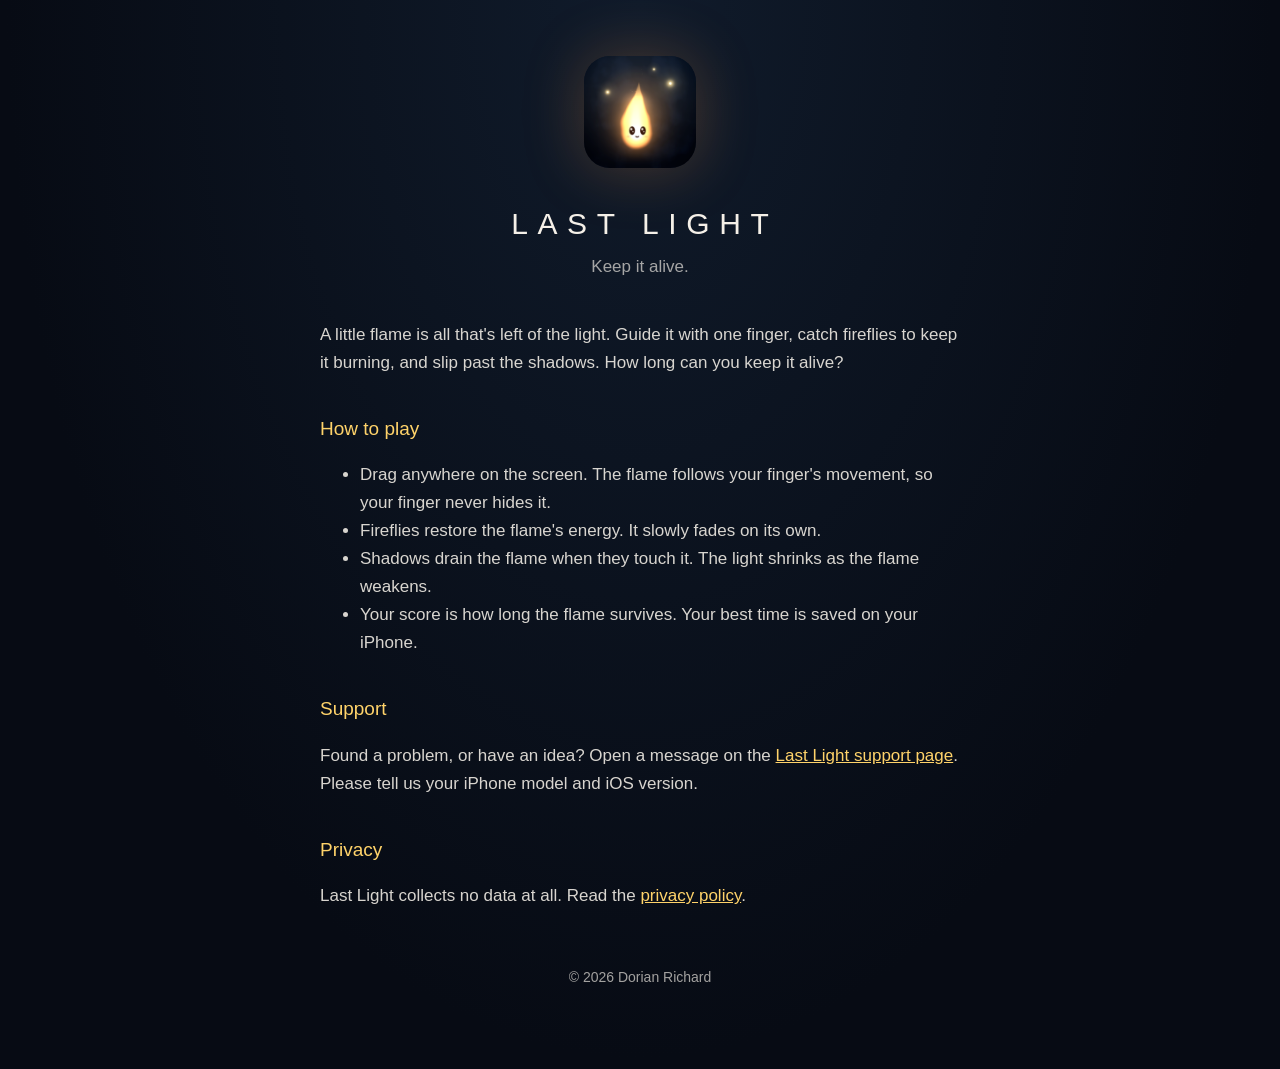
==== index.html @ 1e27d5ee "Last Light support and privacy pages Co-Authored-By: Claude Opus 5.5 <noreply@anthropic.com>" ====
<!doctype html>
<html lang="en">
<head>
<meta charset="utf-8"><meta name="viewport" content="width=device-width, initial-scale=1">
<title>Last Light: Support</title>
<link rel="stylesheet" href="style.css">
</head>
<body><main>
<div class="brand"><img src="icon.png" alt="Last Light app icon"><h1>LAST LIGHT</h1><p class="tag">Keep it alive.</p></div>

<p>A little flame is all that's left of the light. Guide it with one finger, catch fireflies to keep it burning, and slip past the shadows. How long can you keep it alive?</p>

<h2>How to play</h2>
<ul>
<li>Drag anywhere on the screen. The flame follows your finger's movement, so your finger never hides it.</li>
<li>Fireflies restore the flame's energy. It slowly fades on its own.</li>
<li>Shadows drain the flame when they touch it. The light shrinks as the flame weakens.</li>
<li>Your score is how long the flame survives. Your best time is saved on your iPhone.</li>
</ul>

<h2>Support</h2>
<p>Found a problem, or have an idea? Open a message on the
<a href="https://github.com/dorian-richard/last-light/issues/new">Last Light support page</a>.
Please tell us your iPhone model and iOS version.</p>

<h2>Privacy</h2>
<p>Last Light collects no data at all. Read the <a href="privacy.html">privacy policy</a>.</p>

<footer>© 2026 Dorian Richard</footer>
</main></body>
</html>
---- style.css ----
:root { --bg:#070B14; --mid:#101B2B; --gold:#FFD36A; --text:#F5F0E8; --muted:#F5F0E8a8; }
* { box-sizing: border-box; }
body { margin:0; background: radial-gradient(ellipse at 50% 0%, var(--mid), var(--bg) 70%); background-color: var(--bg); color: var(--text);
  font: 17px/1.65 -apple-system, BlinkMacSystemFont, "Helvetica Neue", Arial, sans-serif; min-height:100vh; }
main { max-width: 680px; margin: 0 auto; padding: 56px 20px 80px; }
.brand { text-align:center; margin-bottom: 40px; }
.brand img { width: 112px; height: 112px; border-radius: 26px; box-shadow: 0 0 60px #FF9C4240; }
h1 { font-weight: 200; letter-spacing: .32em; font-size: 30px; margin: 22px 0 4px; padding-left:.32em; }
.tag { color: var(--muted); margin: 0; }
h2 { font-weight: 500; font-size: 19px; color: var(--gold); margin-top: 36px; }
a { color: var(--gold); }
p, li { color: #F5F0E8e0; }
footer { margin-top: 56px; text-align:center; color: var(--muted); font-size: 14px; }
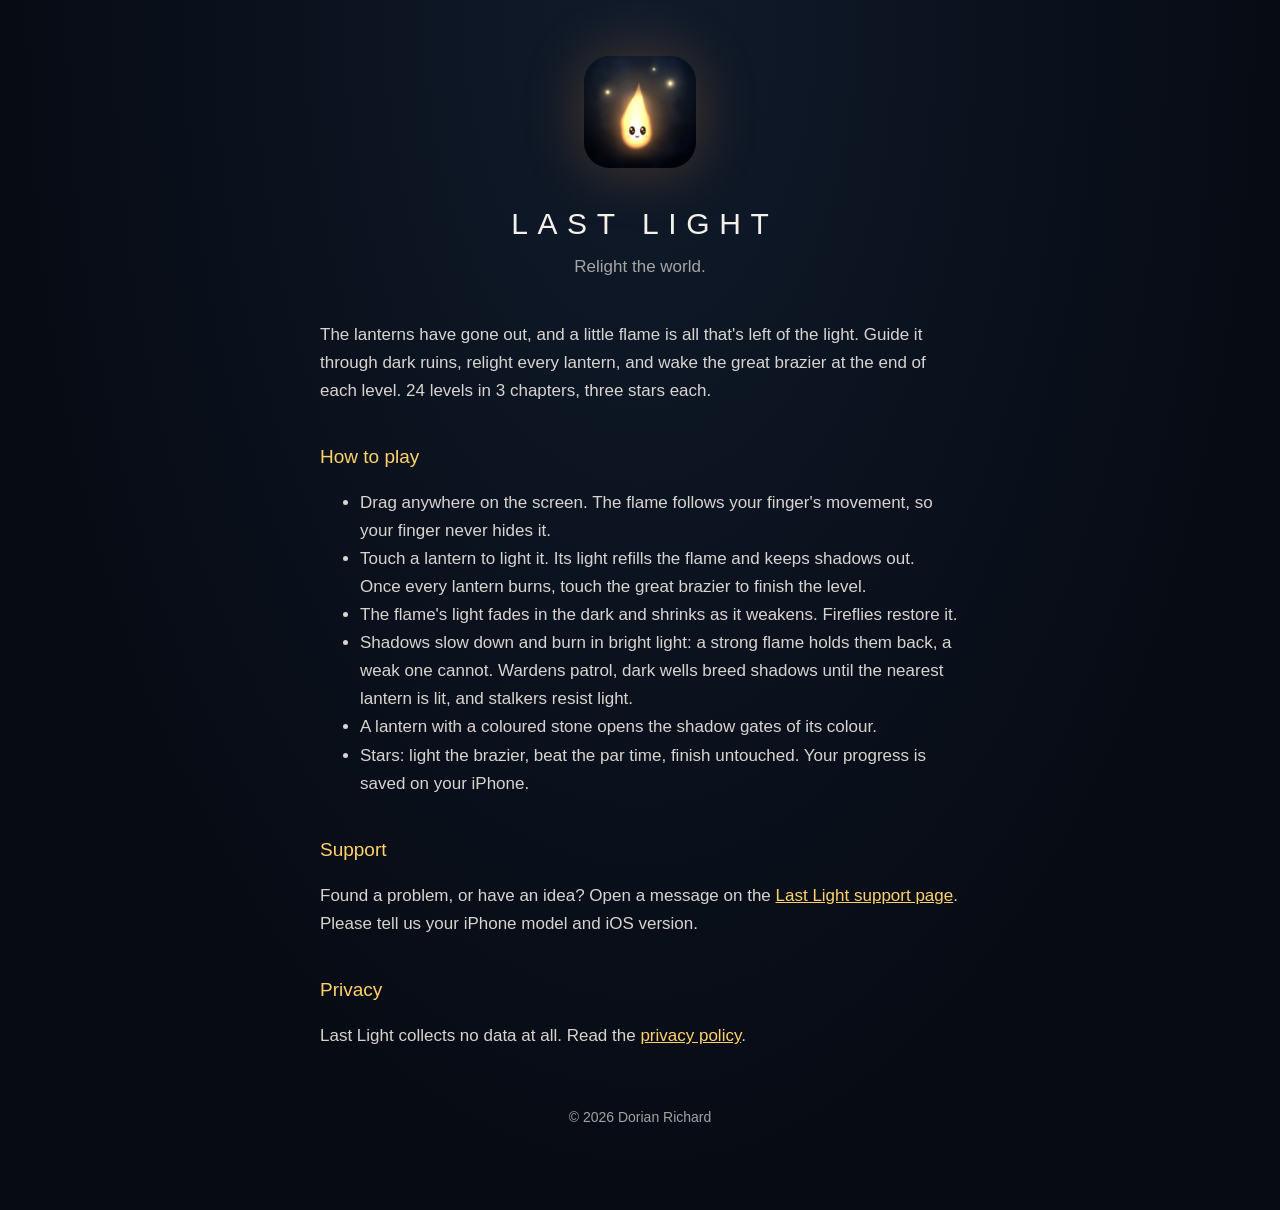
==== commit dbfcf26b: "Describe the level-based game (version 2) on the support and privacy pages Co-Authored-By: Claude Op" ====
--- a/index.html
+++ b/index.html
@@ -6,16 +6,18 @@
 <link rel="stylesheet" href="style.css">
 </head>
 <body><main>
-<div class="brand"><img src="icon.png" alt="Last Light app icon"><h1>LAST LIGHT</h1><p class="tag">Keep it alive.</p></div>
+<div class="brand"><img src="icon.png" alt="Last Light app icon"><h1>LAST LIGHT</h1><p class="tag">Relight the world.</p></div>
 
-<p>A little flame is all that's left of the light. Guide it with one finger, catch fireflies to keep it burning, and slip past the shadows. How long can you keep it alive?</p>
+<p>The lanterns have gone out, and a little flame is all that's left of the light. Guide it through dark ruins, relight every lantern, and wake the great brazier at the end of each level. 24 levels in 3 chapters, three stars each.</p>
 
 <h2>How to play</h2>
 <ul>
 <li>Drag anywhere on the screen. The flame follows your finger's movement, so your finger never hides it.</li>
-<li>Fireflies restore the flame's energy. It slowly fades on its own.</li>
-<li>Shadows drain the flame when they touch it. The light shrinks as the flame weakens.</li>
-<li>Your score is how long the flame survives. Your best time is saved on your iPhone.</li>
+<li>Touch a lantern to light it. Its light refills the flame and keeps shadows out. Once every lantern burns, touch the great brazier to finish the level.</li>
+<li>The flame's light fades in the dark and shrinks as it weakens. Fireflies restore it.</li>
+<li>Shadows slow down and burn in bright light: a strong flame holds them back, a weak one cannot. Wardens patrol, dark wells breed shadows until the nearest lantern is lit, and stalkers resist light.</li>
+<li>A lantern with a coloured stone opens the shadow gates of its colour.</li>
+<li>Stars: light the brazier, beat the par time, finish untouched. Your progress is saved on your iPhone.</li>
 </ul>
 
 <h2>Support</h2>
